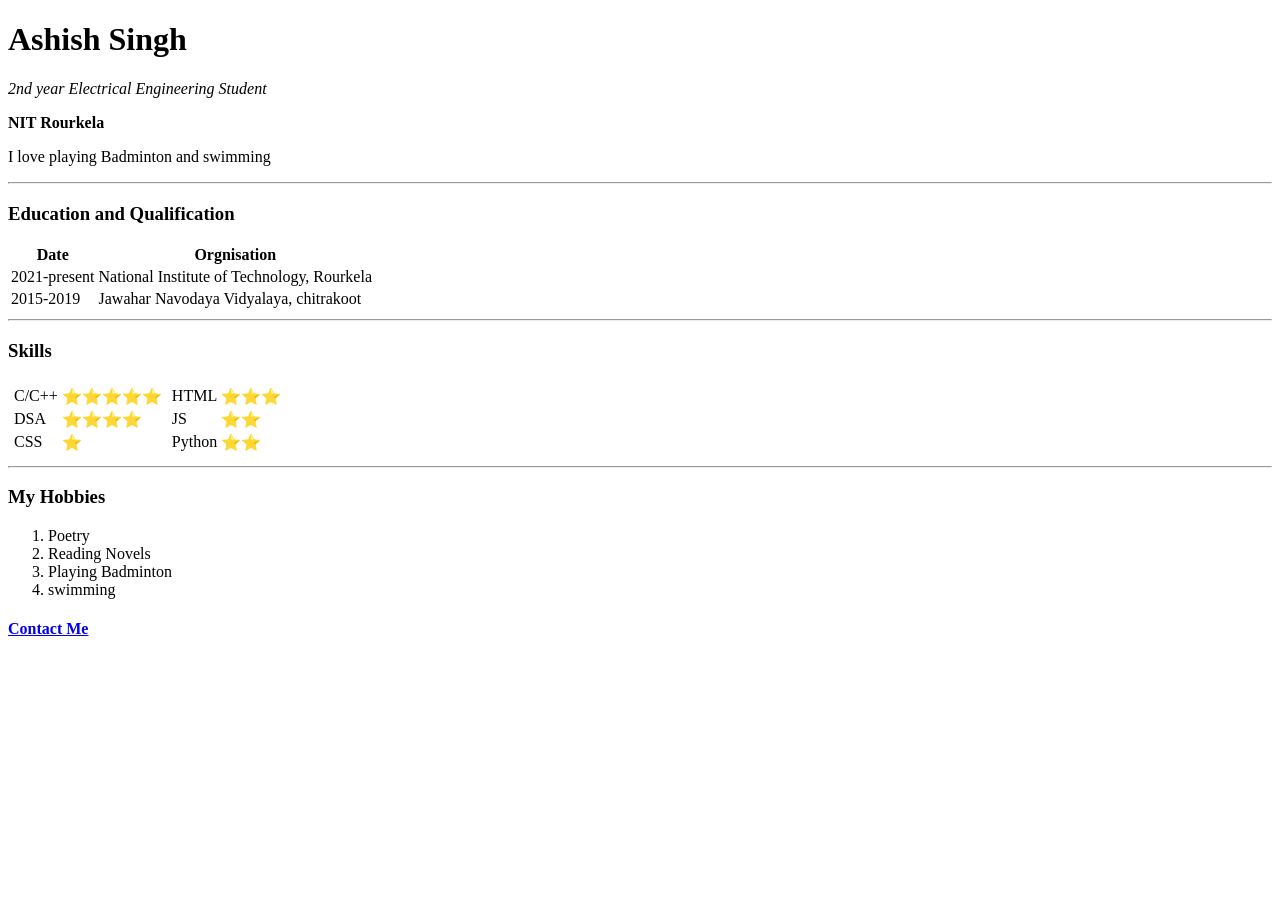
==== index.html @ 193ab70a "Add files via upload" ====
<!DOCTYPE html>
<html lang="en">

<head>
    <meta charset="UTF-8">
    <meta http-equiv="X-UA-Compatible" content="IE=edge">
    <meta name="viewport" content="width=device-width, initial-scale=1.0">
    <title>Portfolio</title>
</head>

<body>
    <!-- <img src="image.png" alt="error occured"> -->
    <h1>Ashish Singh</h1>
    <p><em>2nd year Electrical Engineering Student</em></p>
    <p><strong>NIT Rourkela</strong></p> <!--strong is used to bold the content -->
    <p>I love playing Badminton and swimming</p>
    <hr>
    <h3>Education and Qualification</h3>
    <table> <!-- cellspacing provide the space btw the cell of the table -->
        <thead>
            <th>Date</th>
            <th>Orgnisation</th>
        </thead>
        <tbody>
            <tr>
                <td>2021-present</td>
                <td>National Institute of Technology, Rourkela</td>
            </tr>
            <tr>
                <td>2015-2019</td>
                <td>Jawahar Navodaya Vidyalaya, chitrakoot</td>
            </tr>
        </tbody>

        <tfoot>

        </tfoot>
    </table>
    <hr>
    <h3>Skills</h3>
    <table> <!--Nested table  -->
        <tr>
            <td>
                <table>
                    <tr>
                        <td>C/C++</td>
                        <td>⭐⭐⭐⭐⭐</td>
                    </tr>
                    <tr>
                        <td>DSA</td>
                        <td>⭐⭐⭐⭐</td>
                    </tr>
                    <tr>
                        <td>CSS</td>
                        <td>⭐</td>
                    </tr>
                </table>
            </td>
            <td>
                <table>
                    <tr>
                        <td>HTML</td>
                        <td>⭐⭐⭐</td>
                    </tr>
                    <tr>
                        <td>JS</td>
                        <td>⭐⭐</td>
                    </tr>
                    <tr>
                        <td>Python</td>
                        <td>⭐⭐</td>
                    </tr>
                </table>
            </td>
        </tr>
    </table>
    <hr>

    <h3>My Hobbies</h3>
    <ol>
        <li>Poetry</li>
        <li>Reading Novels </li>
        <li>Playing Badminton </li>
        <li>swimming </li>
    </ol>
    <h4><a href="contact.html">Contact Me</a></h4>


</body>

</html>
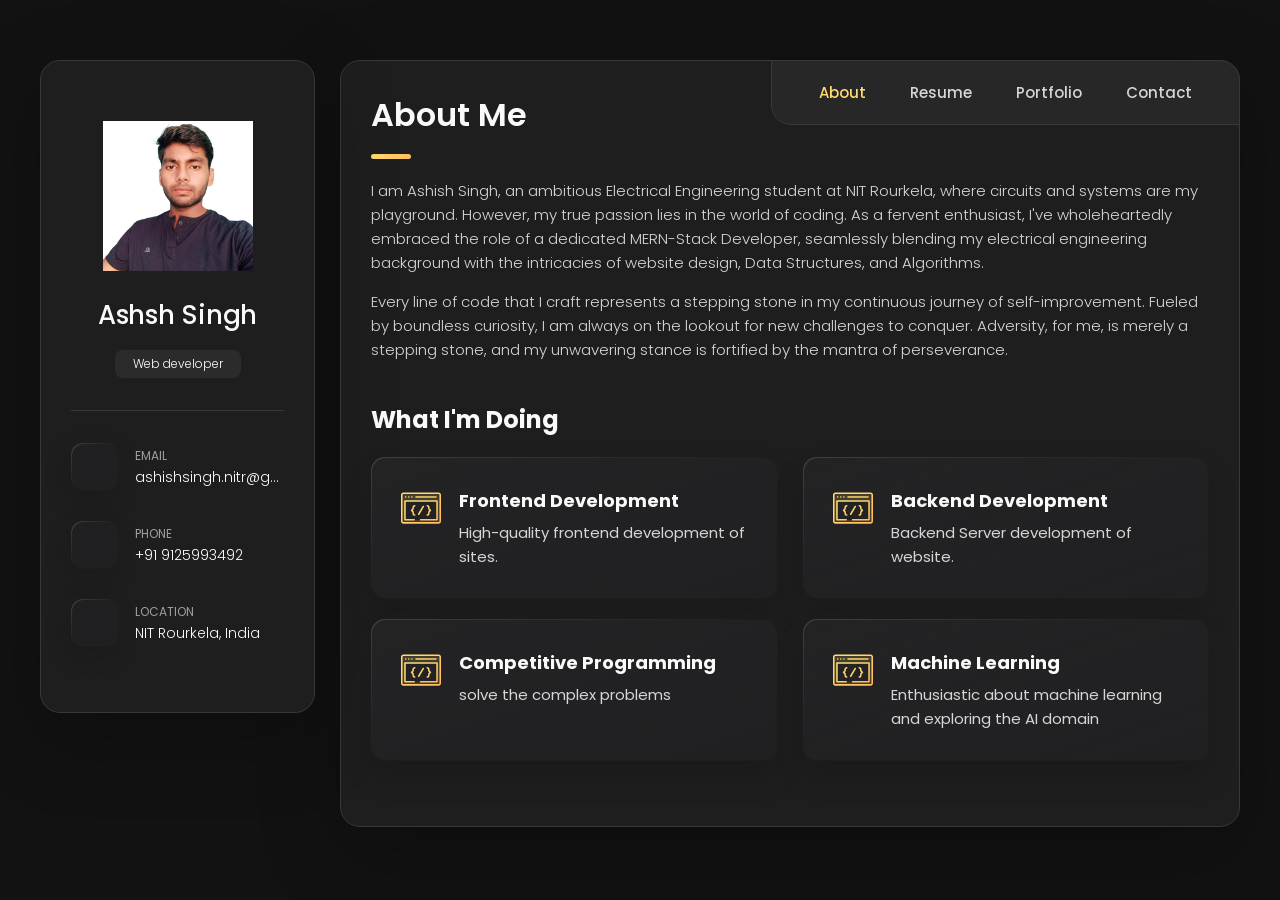
==== commit a0403936: "Desigend and Developed personal portfolio" ====
--- a/index.html
+++ b/index.html
@@ -1,91 +1,923 @@
-<!DOCTYPE html>
-<html lang="en">
-
-<head>
-    <meta charset="UTF-8">
-    <meta http-equiv="X-UA-Compatible" content="IE=edge">
-    <meta name="viewport" content="width=device-width, initial-scale=1.0">
-    <title>Portfolio</title>
-</head>
-
-<body>
-    <!-- <img src="image.png" alt="error occured"> -->
-    <h1>Ashish Singh</h1>
-    <p><em>2nd year Electrical Engineering Student</em></p>
-    <p><strong>NIT Rourkela</strong></p> <!--strong is used to bold the content -->
-    <p>I love playing Badminton and swimming</p>
-    <hr>
-    <h3>Education and Qualification</h3>
-    <table> <!-- cellspacing provide the space btw the cell of the table -->
-        <thead>
-            <th>Date</th>
-            <th>Orgnisation</th>
-        </thead>
-        <tbody>
-            <tr>
-                <td>2021-present</td>
-                <td>National Institute of Technology, Rourkela</td>
-            </tr>
-            <tr>
-                <td>2015-2019</td>
-                <td>Jawahar Navodaya Vidyalaya, chitrakoot</td>
-            </tr>
-        </tbody>
-
-        <tfoot>
-
-        </tfoot>
-    </table>
-    <hr>
-    <h3>Skills</h3>
-    <table> <!--Nested table  -->
-        <tr>
-            <td>
-                <table>
-                    <tr>
-                        <td>C/C++</td>
-                        <td>⭐⭐⭐⭐⭐</td>
-                    </tr>
-                    <tr>
-                        <td>DSA</td>
-                        <td>⭐⭐⭐⭐</td>
-                    </tr>
-                    <tr>
-                        <td>CSS</td>
-                        <td>⭐</td>
-                    </tr>
-                </table>
-            </td>
-            <td>
-                <table>
-                    <tr>
-                        <td>HTML</td>
-                        <td>⭐⭐⭐</td>
-                    </tr>
-                    <tr>
-                        <td>JS</td>
-                        <td>⭐⭐</td>
-                    </tr>
-                    <tr>
-                        <td>Python</td>
-                        <td>⭐⭐</td>
-                    </tr>
-                </table>
-            </td>
-        </tr>
-    </table>
-    <hr>
-
-    <h3>My Hobbies</h3>
-    <ol>
-        <li>Poetry</li>
-        <li>Reading Novels </li>
-        <li>Playing Badminton </li>
-        <li>swimming </li>
-    </ol>
-    <h4><a href="contact.html">Contact Me</a></h4>
-
-
-</body>
-
+<!DOCTYPE html>
+<html lang="en">
+
+<head>
+  <meta charset="UTF-8">
+  <meta http-equiv="X-UA-Compatible" content="IE=edge">
+  <meta name="viewport" content="width=device-width, initial-scale=1.0">
+  <title>Portfolio</title>
+
+  <!--
+    - favicon
+  -->
+  <link rel="shortcut icon" href="./assets/images/logo.ico" type="image/x-icon">
+
+  <!--
+    - custom css link
+  -->
+  <link rel="stylesheet" href="./assets/css/style.css">
+
+  <!--
+    - google font link
+  -->
+  <link rel="preconnect" href="https://fonts.googleapis.com">
+  <link rel="preconnect" href="https://fonts.gstatic.com" crossorigin>
+  <link href="https://fonts.googleapis.com/css2?family=Poppins:wght@300;400;500;600&display=swap" rel="stylesheet">
+</head>
+
+<body>
+
+  <!--
+    - #MAIN
+  -->
+
+  <main>
+
+    <!--
+      - #SIDEBAR
+    -->
+
+    <aside class="sidebar" data-sidebar>
+
+      <div class="sidebar-info">
+
+        <figure class="avatar-box">
+          <img src="./assets/images/myImage.jpg" alt="Richard hanrick" width="80">
+        </figure>
+
+        <div class="info-content">
+          <h1 class="name" title="Richard hanrick">Ashsh Singh</h1>
+
+          <p class="title">Web developer</p>
+        </div>
+
+        <button class="info_more-btn" data-sidebar-btn>
+          <span>Show Contacts</span>
+
+          <ion-icon name="chevron-down"></ion-icon>
+        </button>
+
+      </div>
+
+      <div class="sidebar-info_more">
+
+        <div class="separator"></div>
+
+        <ul class="contacts-list">
+
+          <li class="contact-item">
+
+            <div class="icon-box">
+              <ion-icon name="mail-outline"></ion-icon>
+            </div>
+
+            <div class="contact-info">
+              <p class="contact-title">Email</p>
+
+              <a href="mailto:richard@example.com" class="contact-link">ashishsingh.nitr@gmail.com</a>
+            </div>
+
+          </li>
+
+          <li class="contact-item">
+
+            <div class="icon-box">
+              <ion-icon name="phone-portrait-outline"></ion-icon>
+            </div>
+
+            <div class="contact-info">
+              <p class="contact-title">Phone</p>
+
+              <a href="tel:+919125993492" class="contact-link">+91 9125993492</a>
+            </div>
+
+          </li>
+
+          <li class="contact-item">
+
+            <div class="icon-box">
+              <ion-icon name="location-outline"></ion-icon>
+            </div>
+
+            <div class="contact-info">
+              <p class="contact-title">Location</p>
+
+              <address>NIT Rourkela, India</address>
+            </div>
+
+          </li>
+
+        </ul>
+
+        <div class="separator"></div>
+
+        <ul class="social-list">
+
+          <li class="social-item">
+            <a target="_blank" href="https://www.linkedin.com/in/ashishsingh10/" class="social-link">
+              <ion-icon name="logo-linkedIn"></ion-icon>
+            </a>
+          </li>
+
+          <li class="social-item">
+            <a target="_blank" href="https://twitter.com/Ashish91259" class="social-link">
+              <ion-icon name="logo-twitter"></ion-icon>
+            </a>
+          </li>
+
+          <li class="social-item">
+            <a target="_blank" href="https://github.com/ashishsingh752" class="social-link">
+              <ion-icon name="logo-github"></ion-icon>
+            </a>
+          </li>
+
+          <li class="social-item">
+            <a target="_blank" href="https://www.instagram.com/theashish752/" class="social-link">
+              <ion-icon name="logo-instagram"></ion-icon>
+            </a>
+          </li>
+
+        </ul>
+
+      </div>
+    </aside>
+
+
+
+
+
+    <!--
+      - #main-content
+    -->
+
+    <div class="main-content">
+
+      <!--
+        - #NAVBAR
+      -->
+
+      <nav class="navbar">
+
+        <ul class="navbar-list">
+
+          <li class="navbar-item">
+            <button class="navbar-link  active" data-nav-link>About</button>
+          </li>
+
+          <li class="navbar-item">
+            <button class="navbar-link" data-nav-link>Resume</button>
+          </li>
+
+          <li class="navbar-item">
+            <button class="navbar-link" data-nav-link>Portfolio</button>
+          </li>
+
+          <li class="navbar-item">
+            <button class="navbar-link" data-nav-link>Contact</button>
+          </li>
+
+        </ul>
+
+      </nav>
+
+
+
+
+
+      <!--
+        - #ABOUT
+      -->
+
+      <article class="about  active" data-page="about">
+
+        <header>
+          <h2 class="h2 article-title">About me</h2>
+        </header>
+
+        <section class="about-text">
+          <p>
+
+            I am Ashish Singh, an ambitious Electrical Engineering student at NIT Rourkela, where circuits and systems
+            are my playground. However, my true passion lies in the world of coding. As a fervent enthusiast, I've
+            wholeheartedly embraced the role of a dedicated MERN-Stack Developer, seamlessly blending my electrical
+            engineering background with the intricacies of website design, Data Structures, and Algorithms.
+          </p>
+
+          <p>
+            Every line of code that I craft represents a stepping stone in my continuous journey of self-improvement.
+            Fueled by boundless curiosity, I am always on the lookout for new challenges to conquer. Adversity, for me,
+            is merely a stepping stone, and my unwavering stance is fortified by the mantra of perseverance.
+          </p>
+        </section>
+
+
+        <!--
+          - service
+        -->
+
+        <section class="service">
+
+          <h3 class="h3 service-title">What i'm doing</h3>
+
+          <ul class="service-list">
+
+            <li class="service-item">
+
+              <div class="service-icon-box">
+                <img src="./assets/images/icon-dev.svg
+                " alt="design icon" width="40">
+              </div>
+
+              <div class="service-content-box">
+                <h4 class="h4 service-item-title">Frontend Development</h4>
+
+                <p class="service-item-text">
+                  High-quality frontend development of sites.
+                </p>
+              </div>
+
+            </li>
+
+            <li class="service-item">
+
+              <div class="service-icon-box">
+                <img src="./assets/images/icon-dev.svg" alt="Web development icon" width="40">
+              </div>
+
+              <div class="service-content-box">
+                <h4 class="h4 service-item-title">Backend Development</h4>
+
+                <p class="service-item-text">
+                  Backend Server development of website.
+                </p>
+              </div>
+
+            </li>
+
+            <li class="service-item">
+
+              <div class="service-icon-box">
+                <img src="./assets/images/icon-dev.svg" alt="mobile app icon" width="40">
+              </div>
+
+              <div class="service-content-box">
+                <h4 class="h4 service-item-title">Competitive Programming</h4>
+
+                <p class="service-item-text">
+                  solve the complex problems
+                </p>
+              </div>
+
+            </li>
+
+            <li class="service-item">
+
+              <div class="service-icon-box">
+                <img src="./assets/images/icon-dev.svg" alt="machine leaning icon" width="40">
+              </div>
+
+              <div class="service-content-box">
+                <h4 class="h4 service-item-title">Machine Learning</h4>
+
+                <p class="service-item-text">
+                  Enthusiastic about machine learning and exploring the AI domain </p>
+              </div>
+
+            </li>
+
+          </ul>
+
+        </section>
+
+
+        <!--
+          - testimonials modal
+        -->
+
+        <div class="modal-container" data-modal-container>
+
+          <div class="overlay" data-overlay></div>
+
+          <section class="testimonials-modal">
+
+            <button class="modal-close-btn" data-modal-close-btn>
+              <ion-icon name="close-outline"></ion-icon>
+            </button>
+
+            <div class="modal-img-wrapper">
+              <figure class="modal-avatar-box">
+                <img src="./assets/images/avatar-1.png" alt="Daniel lewis" width="80" data-modal-img>
+              </figure>
+
+              <img src="./assets/images/icon-quote.svg" alt="quote icon">
+            </div>
+
+
+          </section>
+
+        </div>
+      </article>
+
+
+
+
+
+      <!--
+        - #RESUME
+      -->
+
+      <article class="resume" data-page="resume">
+        <header>
+          <h2 class="h2 article-title">Resume  </h2>
+        </header>
+        
+        <section class="timeline">
+          <div class="title-wrapper">
+            <div class="icon-box">
+              <ion-icon name="book-outline"></ion-icon>
+            </div>
+            <h3 class="h3">Education</h3>
+          </div>
+
+          <ol class="timeline-list">
+            <li class="timeline-item">
+              <h4 class="h4 timeline-item-title">National Institute of Technology Rourkela</h4>
+              <span>2021 — 2025</span>
+              <p class="timeline-text">B.Tech.</p>
+              <p class="timeline-text">Electrical Engineering</p>
+              <p class="timeline-text">Grade: 7.67</p>
+
+            </li>
+
+            <li class="timeline-item">
+              <h4 class="h4 timeline-item-title">Jawahar Navodaya Vidyalaya, Chitrakoot</h4>
+              <span>2017 — 2019</span>
+              <p class="timeline-text">Intermediate</p>
+              <p class="timeline-text">Science</p>
+              <p class="timeline-text">Grade: 91.2%</p>
+            </li>
+
+            <li class="timeline-item">
+              <h4 class="h4 timeline-item-title">Jawahar Navodaya Vidyalaya, Chitrakoot</h4>
+              <span>2015 — 2017</span>
+              <p class="timeline-text">High School</p>
+              <p class="timeline-text">Science</p>
+              <p class="timeline-text">Grade: 10</p>
+            </li>
+          </ol>
+        </section>
+
+        <section class="timeline">
+          <div class="title-wrapper">
+            <div class="icon-box">
+              <ion-icon name="book-outline"></ion-icon>
+            </div>
+            <h3 class="h3">Experience</h3>
+          </div>
+          <ol class="timeline-list">
+            <li class="timeline-item">
+              <h4 class="h4 timeline-item-title">Web Developement Team 3D NITR</h4>
+              <span>2022 — Present</span>
+              <p class="timeline-text">
+                I'm the web developement team head at the technical society of the National Institute of Technology
+                Rourkela. Where we Develope beautiful website , work with the data and more.
+              </p>
+            </li>
+          </ol>
+        </section>
+
+
+        <!-- 
+        <section class="skill">
+
+          <h3 class="h3 skills-title">My skills</h3>
+
+          <ul class="skills-list content-card">
+
+            <li class="skills-item">
+
+              <div class="title-wrapper">
+                <h5 class="h5">Web design</h5>
+                <data value="80">80%</data>
+              </div>
+
+              <div class="skill-progress-bg">
+                <div class="skill-progress-fill" style="width: 80%;"></div>
+              </div>
+
+            </li>
+
+            <li class="skills-item">
+
+              <div class="title-wrapper">
+                <h5 class="h5">Graphic design</h5>
+                <data value="70">70%</data>
+              </div>
+
+              <div class="skill-progress-bg">
+                <div class="skill-progress-fill" style="width: 70%;"></div>
+              </div>
+
+            </li>
+
+            <li class="skills-item">
+
+              <div class="title-wrapper">
+                <h5 class="h5">Branding</h5>
+                <data value="90">90%</data>
+              </div>
+
+              <div class="skill-progress-bg">
+                <div class="skill-progress-fill" style="width: 90%;"></div>
+              </div>
+
+            </li>
+
+            <li class="skills-item">
+
+              <div class="title-wrapper">
+                <h5 class="h5">WordPress</h5>
+                <data value="50">50%</data>
+              </div>
+
+              <div class="skill-progress-bg">
+                <div class="skill-progress-fill" style="width: 50%;"></div>
+              </div>
+
+            </li>
+
+          </ul>
+
+        </section> -->
+
+        <section class="skill">
+          <h3 class="h3 skills-title">My skills</h3>
+
+          <ul class="skills-list content-card">
+            <li class="skills-item">
+              <div class="title-wrapper">
+                <h5 class="h5">Languages</h5>
+              </div>
+              <div class="flex">
+                <div class="icon-box">
+                  <a href="https://developer.mozilla.org/en-US/docs/Web/JavaScript" target="_blank" rel="noreferrer">
+                    <img
+                      src="https://raw.githubusercontent.com/devicons/devicon/master/icons/javascript/javascript-original.svg"
+                      alt="javascript" width="35" height="35" class="rounded-md">
+                  </a>
+                </div>
+                <div class="icon-box">
+                  <a href="https://www.w3schools.com/cpp/" target="_blank" rel="noreferrer">
+                    <img
+                      src="https://raw.githubusercontent.com/devicons/devicon/master/icons/cplusplus/cplusplus-original.svg"
+                      alt="c++" width="35" height="35" class="rounded-md">
+                  </a>
+                </div>
+                <div class="icon-box">
+                  <a href="https://www.cprogramming.com/" target="_blank" rel="noreferrer">
+                    <img src="https://raw.githubusercontent.com/devicons/devicon/master/icons/c/c-original.svg" alt="c"
+                      width="35" height="35" class="rounded-md">
+                  </a>
+                </div>
+              </div>
+            </li>
+
+            <li class="skills-item">
+              <div class="title-wrapper">
+                <h5 class="h5">Frontend</h5>
+              </div>
+              <div class="flex">
+                <div class="icon-box">
+                  <a href="https://reactjs.org/" target="_blank" rel="noreferrer">
+                    <img
+                      src="https://raw.githubusercontent.com/devicons/devicon/master/icons/react/react-original-wordmark.svg"
+                      alt="react" width="35" height="35" class="rounded-md">
+                  </a>
+                </div>
+                <div class="icon-box">
+                  <a href="https://nextjs.org/" target="_blank" rel="noreferrer">
+                    <img src="https://cdn.worldvectorlogo.com/logos/nextjs-2.svg" alt="nextjs"
+                      style="filter: invert(100%)" width="35" height="35" class="rounded-md">
+                  </a>
+                </div>
+                <div class="icon-box">
+                  <a href="https://www.w3.org/html/" target="_blank" rel="noreferrer">
+                    <img
+                      src="https://raw.githubusercontent.com/devicons/devicon/master/icons/html5/html5-original-wordmark.svg"
+                      alt="html5" width="35" height="35" class="rounded-md">
+                  </a>
+                </div>
+
+                <div class="icon-box">
+                  <a href="https://www.w3schools.com/css/" target="_blank" rel="noreferrer">
+                    <img
+                      src="https://raw.githubusercontent.com/devicons/devicon/master/icons/css3/css3-original-wordmark.svg"
+                      alt="css3" width="35" height="35" class="rounded-md">
+                  </a>
+                </div>
+                <div class="icon-box">
+                  <a href="https://tailwindcss.com/" target="_blank" rel="noreferrer">
+                    <img src="https://www.vectorlogo.zone/logos/tailwindcss/tailwindcss-icon.svg" alt="tailwind"
+                      width="35" height="35" class="rounded-md">
+                  </a>
+                </div>
+              </div>
+            </li>
+
+            <li class="skills-item">
+              <div class="title-wrapper">
+                <h5 class="h5">Backend</h5>
+              </div>
+              <div class="flex">
+                <div class="icon-box">
+                  <a href="https://expressjs.com" target="_blank" rel="noreferrer">
+                    <img
+                      src="https://encrypted-tbn0.gstatic.com/images?q=tbn:ANd9GcQLA972a1NXwGHTIpgjxpRdu1DD5te1evggDgjNvM_FcbtGxaPYrHbV27RNzJSA_ZhrY28&amp;usqp=CAU"
+                      alt="express" width="35" height="35" class="rounded-md">
+                  </a>
+                </div>
+                <div class="icon-box">
+                  <a href="https://nodejs.org" target="_blank" rel="noreferrer">
+                    <img
+                      src="https://raw.githubusercontent.com/devicons/devicon/master/icons/nodejs/nodejs-original-wordmark.svg"
+                      alt="nodejs" width="35" height="35" class="rounded-md">
+                  </a>
+                </div>
+              </div>
+            </li>
+
+            <li class="skills-item">
+              <div class="title-wrapper">
+                <h5 class="h5">Database</h5>
+              </div>
+              <div class="flex">
+                <div class="icon-box">
+                  <a href="https://www.mongodb.com/" target="_blank" rel="noreferrer">
+                    <img
+                      src="https://raw.githubusercontent.com/devicons/devicon/master/icons/mongodb/mongodb-original-wordmark.svg"
+                      alt="mongodb" width="35" height="35" class="rounded-md">
+                  </a>
+                </div>
+                <div class="icon-box">
+                  <a href="https://www.postgresql.org" target="_blank" rel="noreferrer">
+                    <img
+                      src="https://raw.githubusercontent.com/devicons/devicon/master/icons/postgresql/postgresql-original-wordmark.svg"
+                      alt="postgresql" width="35" height="35" class="rounded-md">
+                  </a>
+                </div>
+              </div>
+            </li>
+            <li class="skills-item">
+              <div class="title-wrapper">
+                <h5 class="h5">Tools</h5>
+              </div>
+              <div class="flex">
+                <div class="icon-box">
+                  <a href="https://git-scm.com/" target="_blank" rel="noreferrer">
+                    <img src="https://www.vectorlogo.zone/logos/git-scm/git-scm-icon.svg" alt="git" width="35"
+                      height="35" class="rounded-md">
+                  </a>
+                </div>
+                <div class="icon-box">
+                  <a href="https://postman.com" target="_blank" rel="noreferrer">
+                    <img src="https://www.vectorlogo.zone/logos/getpostman/getpostman-icon.svg" alt="postman" width="35"
+                      height="35" class="rounded-md">
+                  </a>
+                </div>
+              </div>
+            </li>
+          </ul>
+        </section>
+      </article>
+
+
+
+
+
+      <!--
+        - #PORTFOLIO
+      -->
+
+      <article class="portfolio" data-page="portfolio">
+
+        <header>
+          <h2 class="h2 article-title">Portfolio</h2>
+        </header>
+
+        <section class="projects">
+
+          <ul class="filter-list">
+
+            <li class="filter-item">
+              <button class="active" data-filter-btn>All</button>
+            </li>
+            <li class="filter-item">
+              <button data-filter-btn>Basic</button>
+            </li>
+            <li class="filter-item">
+              <button data-filter-btn>React</button>
+            </li>
+
+            <li class="filter-item">
+              <button data-filter-btn>Fullstack</button>
+            </li>
+
+            <li class="filter-item">
+              <button data-filter-btn>coding</button>
+            </li>
+
+          </ul>
+
+          <div class="filter-select-box">
+            <button class="filter-select" data-select>
+              <div class="select-value" data-selecct-value>Select category</div>
+
+              <div class="select-icon">
+                <ion-icon name="chevron-down"></ion-icon>
+              </div>
+
+            </button>
+
+            <ul class="select-list">
+
+              <li class="select-item">
+                <button data-select-item>All</button>
+              </li>
+
+              <li class="select-item">
+                <button data-select-item>Basic</button>
+              </li>
+
+              <li class="select-item">
+                <button data-select-item>React</button>
+              </li>
+
+              <li class="select-item">
+                <button data-select-item>Fullstack</button>
+              </li>
+
+              <li class="select-item">
+                <button data-select-item>coding</button>
+              </li>
+            </ul>
+
+          </div>
+
+          <ul class="project-list">
+
+            <li class="project-item  active" data-filter-item data-category="fullstack">
+              <a target="_blank" href="https://github.com/ashishsingh752/mern_estate">
+
+                <figure class="project-img">
+                  <div class="project-item-icon-box ">
+                    <ion-icon name="eye-outline"></ion-icon>
+                  </div>
+
+                  <img src="./assets/images/myHome.jpeg" alt="real-esate" loading="lazy">
+                </figure>
+
+                <h3 class="project-title">Real-estate</h3>
+                  <div class="git">
+                    <p class="project-category">Web development</p>
+                    <a href="https://github.com/ashishsingh752/mern_estate" target="_blank" class="social-link">
+                      <ion-icon name="logo-github" class="invert-[.6] h-5 w-5 mx-2 my-[2px]  md hydrated" role="img" aria-label="logo github"></ion-icon>
+                    </a>
+                  </div>
+
+              </a>
+            </li>
+
+            <li class="project-item  active" data-filter-item data-category="fullstack">
+              <a target="_blank" href="https://github.com/ashishsingh752/chatWithAI_backend">
+
+                <figure class="project-img">
+                  <div class="project-item-icon-box">
+                    <ion-icon name="eye-outline"></ion-icon>
+                  </div>
+
+                  <img src="./assets/images/chatWithAi.jpeg" alt="chatWithAi" loading="lazy">
+                </figure>
+
+                <h3 class="project-title">ChatWithAI</h3>
+
+                <div class="git">
+                  <p class="project-category">Web development</p>
+                  <a href="https://github.com/ashishsingh752/chatWithAI_backend" target="_blank" class="social-link">
+                    <ion-icon name="logo-github" class="invert-[.6] h-5 w-5 mx-2 my-[2px]  md hydrated" role="img" aria-label="logo github"></ion-icon>
+                  </a>
+                </div>
+              </a>
+            </li>
+
+            <li class="project-item  active" data-filter-item data-category="basic">
+              <a target="_blank" href="#">
+
+                <figure class="project-img">
+                  <div class="project-item-icon-box">
+                    <ion-icon name="eye-outline"></ion-icon>
+                  </div>
+
+                  <img src="./assets/images/portfolio.jpeg" alt="portfolio" loading="lazy">
+                </figure>
+
+                <h3 class="project-title">Portfolio</h3>
+
+                <div class="git">
+                  <p class="project-category">Basic</p>
+                  <a href="https://github.com/ashishsingh752/portfolio" target="_blank" class="social-link">
+                    <ion-icon name="logo-github" class="invert-[.6] h-5 w-5 mx-2 my-[2px]  md hydrated" role="img" aria-label="logo github"></ion-icon>
+                  </a>
+                </div>
+
+              </a>
+            </li>
+
+            <li class="project-item  active" data-filter-item data-category="basic">
+              <a target="_blank" href="https://weatherappnitr.netlify.app/">
+
+                <figure class="project-img">
+                  <div class="project-item-icon-box">
+                    <ion-icon name="eye-outline"></ion-icon>
+                  </div>
+
+                  <img src="./assets/images/weatherApp.jpeg" alt="weatherApp" loading="lazy">
+                </figure>
+
+                <h3 class="project-title">WeatherApp</h3>
+
+                <div class="git">
+                  <p class="project-category">Basic</p>
+                  <a href="https://github.com/ashishsingh752/WeatherApp" target="_blank" class="social-link">
+                    <ion-icon name="logo-github" class="invert-[.6] h-5 w-5 mx-2 my-[2px]  md hydrated" role="img" aria-label="logo github"></ion-icon>
+                  </a>
+                </div>
+                
+              </a>
+            </li>
+            
+            <li class="project-item  active" data-filter-item data-category="react">
+              <a target="_blank" href="https://word-counter-ashish.netlify.app/">
+                
+                <figure class="project-img">
+                  <div class="project-item-icon-box">
+                    <ion-icon name="eye-outline"></ion-icon>
+                  </div>
+                  
+                  <img src="./assets/images/wordcounter.jpeg" alt="Text Analyser" loading="lazy">
+                </figure>
+                
+                <h3 class="project-title">Text Analyser</h3>
+                
+                <div class="git">
+                  <p class="project-category">React</p>
+                  <a href="https://github.com/ashishsingh752/Word_Counter" target="_blank" class="social-link">
+                    <ion-icon name="logo-github" class="invert-[.6] h-5 w-5 mx-2 my-[2px]  md hydrated" role="img" aria-label="logo github"></ion-icon>
+                  </a>
+                </div>
+          
+                
+              </a>
+            </li>
+
+            <li class="project-item  active" data-filter-item data-category="basic">
+              <a target="_blank" href="https://ashishsingh752.github.io/tic-tac-toe/">
+
+                <figure class="project-img">
+                  <div class="project-item-icon-box">
+                    <ion-icon name="eye-outline"></ion-icon>
+                  </div>
+
+                  <img src="./assets/images/tictacktoe.jpeg" alt="ticTackToe" loading="lazy">
+                </figure>
+
+                <h3 class="project-title">Tic-Tac-Toe</h3>
+
+                <div class="git">
+                  <p class="project-category">Basic</p>
+                  <a href="https://github.com/ashishsingh752/tic-tac-toe" target="_blank" class="social-link">
+                    <ion-icon name="logo-github" class="invert-[.6] h-5 w-5 mx-2 my-[2px]  md hydrated" role="img" aria-label="logo github"></ion-icon>
+                  </a>
+                </div>
+              </a>
+            </li>
+
+            <li class="project-item  active" data-filter-item data-category="coding">
+              <a target="_blank" href="https://leetcode.com/__AshishSingh/">
+
+                <figure class="project-img">
+                  <div class="project-item-icon-box">
+                    <ion-icon name="eye-outline"></ion-icon>
+                  </div>
+
+                  <img src="./assets/images/leetcode.jpg" alt="Leetcode" loading="lazy">
+                </figure>
+
+                <h3 class="project-title">Leetcode</h3>
+
+                <p class="project-category">Coding Profile</p>
+
+              </a>
+            </li>
+
+            <li class="project-item  active" data-filter-item data-category="coding">
+              <a target="_blank"
+                href="https://auth.geeksforgeeks.org/user/ashishsingh02/?utm_source=geeksforgeeks&utm_medium=my_profile&utm_campaign=auth_user">
+
+                <figure class="project-img">
+                  <div class="project-item-icon-box">
+                    <ion-icon name="eye-outline"></ion-icon>
+                  </div>
+
+                  <img src="./assets/images/gfg.png" alt="GeeksforGeeks" loading="lazy">
+                </figure>
+
+                <h3 class="project-title">Geeksforgeeks</h3>
+
+                <p class="project-category">Coding Profile</p>
+
+              </a>
+            </li>
+
+            <li class="project-item  active" data-filter-item data-category="coding">
+              <a target="_blank" href="https://www.codechef.com/users/theashish752">
+
+                <figure class="project-img">
+                  <div class="project-item-icon-box">
+                    <ion-icon name="eye-outline"></ion-icon>
+                  </div>
+
+                  <img src="./assets/images/codechef.jpg" alt="Codechef" loading="lazy">
+                </figure>
+
+                <h3 class="project-title">Codechef</h3>
+
+                <p class="project-category">Coding Profile</p>
+
+              </a>
+            </li>
+
+          </ul>
+
+        </section>
+
+      </article>
+
+      <!--
+        - #CONTACT
+      -->
+
+      <article class="contact" data-page="contact">
+
+        <header>
+          <h2 class="h2 article-title">Contact</h2>
+        </header>
+        <!-- https://www.google.com/maps/embed?pb=!1m18!1m12!1m3!1d199666.5651251294!2d-121.58334177520186!3d38.56165006739519!2m3!1f0!2f0!3f0!3m2!1i1024!2i768!4f13.1!3m3!1m2!1s0x809ac672b28397f9%3A0x921f6aaa74197fdb!2sSacramento%2C%20CA%2C%20USA!5e0!3m2!1sen!2sbd!4v1647608789441!5m2!1sen!2sbd -->
+        <section class="mapbox" data-mapbox>
+          <figure>
+            <iframe src="./assets/images/map.jpeg" width="400" height="300" loading="lazy"></iframe>
+          </figure>
+        </section>
+
+        <section class="contact-form">
+
+          <h3 class="h3 form-title">Contact Form</h3>
+
+          <form action="" class="form" data-form>
+
+            <div class="input-wrapper">
+              <input type="text" name="fullname" class="form-input" placeholder="Full name" required data-form-input>
+
+              <input type="email" name="email" class="form-input" placeholder="Email address" required data-form-input>
+            </div>
+
+            <textarea name="message" class="form-input" placeholder="Your Message" required data-form-input></textarea>
+
+            <button class="form-btn" type="submit" disabled data-form-btn>
+              <ion-icon name="paper-plane"></ion-icon>
+              <span>Send Message</span>
+            </button>
+
+          </form>
+
+        </section>
+
+      </article>
+    </div>
+  </main>
+
+
+
+  <!--
+    - custom js link
+  -->
+  <script src="./assets/js/script.js"></script>
+
+  <!--
+    - ionicon link
+  -->
+  <script type="module" src="https://unpkg.com/ionicons@5.5.2/dist/ionicons/ionicons.esm.js"></script>
+  <script nomodule src="https://unpkg.com/ionicons@5.5.2/dist/ionicons/ionicons.js"></script>
+
+</body>
+
 </html>
--- a/assets/css/style.css
+++ b/assets/css/style.css
@@ -0,0 +1,2170 @@
+/*-----------------------------------*\
+  #style.css
+\*-----------------------------------*/
+
+
+/**
+ * copyright 2022 @codewithsadee
+ */
+
+
+
+
+
+/*-----------------------------------*\
+  #CUSTOM PROPERTY
+\*-----------------------------------*/
+
+:root {
+
+  /**
+   * colors
+   */
+
+  /* gradient */
+
+  --bg-gradient-onyx: linear-gradient(to bottom right,
+      hsl(240, 1%, 25%) 3%,
+      hsl(0, 0%, 19%) 97%);
+  --bg-gradient-jet: linear-gradient(to bottom right,
+      hsla(240, 1%, 18%, 0.251) 0%,
+      hsla(240, 2%, 11%, 0) 100%), hsl(240, 2%, 13%);
+  --bg-gradient-yellow-1: linear-gradient(to bottom right,
+      hsl(45, 100%, 71%) 0%,
+      hsla(36, 100%, 69%, 0) 50%);
+  --bg-gradient-yellow-2: linear-gradient(135deg,
+      hsla(45, 100%, 71%, 0.251) 0%,
+      hsla(35, 100%, 68%, 0) 59.86%), hsl(240, 2%, 13%);
+  --border-gradient-onyx: linear-gradient(to bottom right,
+      hsl(0, 0%, 25%) 0%,
+      hsla(0, 0%, 25%, 0) 50%);
+  --text-gradient-yellow: linear-gradient(to right,
+      hsl(45, 100%, 72%),
+      hsl(35, 100%, 68%));
+
+  /* solid */
+
+  --jet: hsl(0, 0%, 22%);
+  --onyx: hsl(240, 1%, 17%);
+  --eerie-black-1: hsl(240, 2%, 13%);
+  --eerie-black-2: hsl(240, 2%, 12%);
+  --smoky-black: hsl(0, 0%, 7%);
+  --white-1: hsl(0, 0%, 100%);
+  --white-2: hsl(0, 0%, 98%);
+  --orange-yellow-crayola: hsl(45, 100%, 72%);
+  --vegas-gold: hsl(45, 54%, 58%);
+  --light-gray: hsl(0, 0%, 84%);
+  --light-gray-70: hsla(0, 0%, 84%, 0.7);
+  --bittersweet-shimmer: hsl(0, 43%, 51%);
+
+  /**
+   * typography
+   */
+
+  /* font-family */
+  --ff-poppins: 'Poppins', sans-serif;
+
+  /* font-size */
+  --fs-1: 24px;
+  --fs-2: 18px;
+  --fs-3: 17px;
+  --fs-4: 16px;
+  --fs-5: 15px;
+  --fs-6: 14px;
+  --fs-7: 13px;
+  --fs-8: 11px;
+
+  /* font-weight */
+  --fw-300: 300;
+  --fw-400: 400;
+  --fw-500: 500;
+  --fw-600: 600;
+
+  /**
+   * shadow
+   */
+
+  --shadow-1: -4px 8px 24px hsla(0, 0%, 0%, 0.25);
+  --shadow-2: 0 16px 30px hsla(0, 0%, 0%, 0.25);
+  --shadow-3: 0 16px 40px hsla(0, 0%, 0%, 0.25);
+  --shadow-4: 0 25px 50px hsla(0, 0%, 0%, 0.15);
+  --shadow-5: 0 24px 80px hsla(0, 0%, 0%, 0.25);
+
+  /**
+   * transition
+   */
+
+  --transition-1: 0.25s ease;
+  --transition-2: 0.5s ease-in-out;
+
+}
+
+
+
+
+
+/*-----------------------------------*\
+  #RESET
+\*-----------------------------------*/
+
+*,
+*::before,
+*::after {
+  margin: 0;
+  padding: 0;
+  box-sizing: border-box;
+}
+
+a {
+  text-decoration: none;
+}
+
+li {
+  list-style: none;
+}
+
+img,
+ion-icon,
+a,
+button,
+time,
+span {
+  display: block;
+}
+
+button {
+  font: inherit;
+  background: none;
+  border: none;
+  text-align: left;
+  cursor: pointer;
+}
+
+input,
+textarea {
+  display: block;
+  width: 100%;
+  background: none;
+  font: inherit;
+}
+
+::selection {
+  background: var(--orange-yellow-crayola);
+  color: var(--smoky-black);
+}
+
+:focus {
+  outline-color: var(--orange-yellow-crayola);
+}
+
+html {
+  font-family: var(--ff-poppins);
+}
+
+body {
+  background: var(--smoky-black);
+}
+
+
+
+
+
+/*-----------------------------------*\
+  #REUSED STYLE
+\*-----------------------------------*/
+
+.sidebar,
+article {
+  background: var(--eerie-black-2);
+  border: 1px solid var(--jet);
+  border-radius: 20px;
+  padding: 15px;
+  box-shadow: var(--shadow-1);
+  z-index: 1;
+}
+
+.separator {
+  width: 100%;
+  height: 1px;
+  background: var(--jet);
+  margin: 16px 0;
+}
+
+.icon-box {
+  position: relative;
+  background: var(--border-gradient-onyx);
+  width: 30px;
+  height: 30px;
+  border-radius: 8px;
+  display: flex;
+  justify-content: center;
+  align-items: center;
+  font-size: 16px;
+  color: var(--orange-yellow-crayola);
+  box-shadow: var(--shadow-1);
+  z-index: 1;
+}
+
+.icon-box::before {
+  content: "";
+  position: absolute;
+  inset: 1px;
+  background: var(--eerie-black-1);
+  border-radius: inherit;
+  z-index: -1;
+}
+
+.icon-box ion-icon {
+  --ionicon-stroke-width: 35px;
+}
+
+article {
+  display: none;
+}
+
+article.active {
+  display: block;
+  animation: fade 0.5s ease backwards;
+}
+
+@keyframes fade {
+  0% {
+    opacity: 0;
+  }
+
+  100% {
+    opacity: 1;
+  }
+}
+
+.h2,
+.h3,
+.h4,
+.h5 {
+  color: var(--white-2);
+  text-transform: capitalize;
+}
+
+.h2 {
+  font-size: var(--fs-1);
+}
+
+.h3 {
+  font-size: var(--fs-2);
+}
+
+.h4 {
+  font-size: var(--fs-4);
+}
+
+.h5 {
+  font-size: var(--fs-7);
+  font-weight: var(--fw-500);
+}
+
+.article-title {
+  position: relative;
+  padding-bottom: 7px;
+}
+
+.article-title::after {
+  content: "";
+  position: absolute;
+  bottom: 0;
+  left: 0;
+  width: 30px;
+  height: 3px;
+  background: var(--text-gradient-yellow);
+  border-radius: 3px;
+}
+
+.has-scrollbar::-webkit-scrollbar {
+  width: 5px;
+  /* for vertical scrollbar */
+  height: 5px;
+  /* for horizontal scrollbar */
+}
+
+.has-scrollbar::-webkit-scrollbar-track {
+  background: var(--onyx);
+  border-radius: 5px;
+}
+
+.has-scrollbar::-webkit-scrollbar-thumb {
+  background: var(--orange-yellow-crayola);
+  border-radius: 5px;
+}
+
+.has-scrollbar::-webkit-scrollbar-button {
+  width: 20px;
+}
+
+.content-card {
+  position: relative;
+  background: var(--border-gradient-onyx);
+  padding: 15px;
+  padding-top: 45px;
+  border-radius: 14px;
+  box-shadow: var(--shadow-2);
+  cursor: pointer;
+  z-index: 1;
+}
+
+.content-card::before {
+  content: "";
+  position: absolute;
+  inset: 1px;
+  background: var(--bg-gradient-jet);
+  border-radius: inherit;
+  z-index: -1;
+}
+
+
+
+
+
+/*-----------------------------------*\
+  #MAIN
+\*-----------------------------------*/
+
+main {
+  margin: 15px 12px;
+  margin-bottom: 75px;
+  min-width: 259px;
+}
+
+
+
+
+
+/*-----------------------------------*\
+  #SIDEBAR
+\*-----------------------------------*/
+
+.sidebar {
+  margin-bottom: 15px;
+  max-height: 112px;
+  overflow: hidden;
+  transition: var(--transition-2);
+}
+
+.sidebar.active {
+  max-height: 405px;
+}
+
+.sidebar-info {
+  position: relative;
+  display: flex;
+  justify-content: flex-start;
+  align-items: center;
+  gap: 15px;
+}
+
+.avatar-box {
+  background: var(--bg-gradient-onyx);
+  border-radius: 20px;
+}
+
+.info-content .name {
+  color: var(--white-2);
+  font-size: var(--fs-3);
+  font-weight: var(--fw-500);
+  letter-spacing: -0.25px;
+  margin-bottom: 10px;
+}
+
+.info-content .title {
+  color: var(--white-1);
+  background: var(--onyx);
+  font-size: var(--fs-8);
+  font-weight: var(--fw-300);
+  width: max-content;
+  padding: 3px 12px;
+  border-radius: 8px;
+}
+
+.info_more-btn {
+  position: absolute;
+  top: -15px;
+  right: -15px;
+  border-radius: 0 15px;
+  font-size: 13px;
+  color: var(--orange-yellow-crayola);
+  background: var(--border-gradient-onyx);
+  padding: 10px;
+  box-shadow: var(--shadow-2);
+  transition: var(--transition-1);
+  z-index: 1;
+}
+
+.info_more-btn::before {
+  content: "";
+  position: absolute;
+  inset: 1px;
+  border-radius: inherit;
+  background: var(--bg-gradient-jet);
+  transition: var(--transition-1);
+  z-index: -1;
+}
+
+.info_more-btn:hover,
+.info_more-btn:focus {
+  background: var(--bg-gradient-yellow-1);
+}
+
+.info_more-btn:hover::before,
+.info_more-btn:focus::before {
+  background: var(--bg-gradient-yellow-2);
+}
+
+.info_more-btn span {
+  display: none;
+}
+
+.sidebar-info_more {
+  opacity: 0;
+  visibility: hidden;
+  transition: var(--transition-2);
+}
+
+.sidebar.active .sidebar-info_more {
+  opacity: 1;
+  visibility: visible;
+}
+
+.contacts-list {
+  display: grid;
+  grid-template-columns: 1fr;
+  gap: 16px;
+}
+
+.contact-item {
+  min-width: 100%;
+  display: flex;
+  align-items: center;
+  gap: 16px;
+}
+
+.contact-info {
+  max-width: calc(100% - 46px);
+  width: calc(100% - 46px);
+}
+
+.contact-title {
+  color: var(--light-gray-70);
+  font-size: var(--fs-8);
+  text-transform: uppercase;
+  margin-bottom: 2px;
+}
+
+.contact-info :is(.contact-link, time, address) {
+  color: var(--white-2);
+  font-size: var(--fs-7);
+}
+
+.contact-info address {
+  font-style: normal;
+}
+
+.social-list {
+  display: flex;
+  justify-content: flex-start;
+  align-items: center;
+  gap: 15px;
+  padding-bottom: 4px;
+  padding-left: 7px;
+}
+
+.social-item .social-link {
+  color: var(--light-gray-70);
+  font-size: 18px;
+}
+
+
+.social-item .social-link:hover {
+  color: var(--light-gray);
+}
+
+
+
+
+
+/*-----------------------------------*\
+  #NAVBAR
+\*-----------------------------------*/
+
+.navbar {
+  position: fixed;
+  bottom: 0;
+  left: 0;
+  width: 100%;
+  background: hsla(240, 1%, 17%, 0.75);
+  backdrop-filter: blur(10px);
+  border: 1px solid var(--jet);
+  border-radius: 12px 12px 0 0;
+  box-shadow: var(--shadow-2);
+  z-index: 5;
+}
+
+.navbar-list {
+  display: flex;
+  flex-wrap: wrap;
+  justify-content: center;
+  align-items: center;
+  padding: 0 10px;
+}
+
+.navbar-link {
+  color: var(--light-gray);
+  font-size: var(--fs-8);
+  padding: 20px 7px;
+  transition: color var(--transition-1);
+}
+
+.navbar-link:hover,
+.navbar-link:focus {
+  color: var(--light-gray-70);
+}
+
+.navbar-link.active {
+  color: var(--orange-yellow-crayola);
+}
+
+
+
+
+
+/*-----------------------------------*\
+  #ABOUT
+\*-----------------------------------*/
+
+.about .article-title {
+  margin-bottom: 15px;
+}
+
+.about-text {
+  color: var(--light-gray);
+  font-size: var(--fs-6);
+  font-weight: var(--fw-300);
+  line-height: 1.6;
+}
+
+.about-text p {
+  margin-bottom: 15px;
+}
+
+
+
+/**
+ * #service 
+ */
+
+.service {
+  margin-bottom: 35px;
+}
+
+.service-title {
+  margin-bottom: 20px;
+}
+
+.service-list {
+  display: grid;
+  grid-template-columns: 1fr;
+  gap: 20px;
+}
+
+.service-item {
+  position: relative;
+  background: var(--border-gradient-onyx);
+  padding: 20px;
+  border-radius: 14px;
+  box-shadow: var(--shadow-2);
+  z-index: 1;
+}
+
+.service-item::before {
+  content: "";
+  position: absolute;
+  inset: 1px;
+  background: var(--bg-gradient-jet);
+  border-radius: inherit;
+  z-index: -1;
+}
+
+.service-icon-box {
+  margin-bottom: 10px;
+}
+
+.service-icon-box img {
+  margin: auto;
+}
+
+.service-content-box {
+  text-align: center;
+}
+
+.service-item-title {
+  margin-bottom: 7px;
+}
+
+.service-item-text {
+  color: var(--light-gray);
+  font-size: var(--fs-6);
+  font-weight: var(--fw-3);
+  line-height: 1.6;
+}
+
+
+/**
+ * #testimonials 
+ */
+
+.testimonials {
+  margin-bottom: 30px;
+}
+
+.testimonials-title {
+  margin-bottom: 20px;
+}
+
+.testimonials-list {
+  display: flex;
+  justify-content: flex-start;
+  align-items: flex-start;
+  gap: 15px;
+  margin: 0 -15px;
+  padding: 25px 15px;
+  padding-bottom: 35px;
+  overflow-x: auto;
+  scroll-behavior: smooth;
+  overscroll-behavior-inline: contain;
+  scroll-snap-type: inline mandatory;
+}
+
+.testimonials-item {
+  min-width: 100%;
+  scroll-snap-align: center;
+}
+
+.testimonials-avatar-box {
+  position: absolute;
+  top: 0;
+  left: 0;
+  transform: translate(15px, -25px);
+  background: var(--bg-gradient-onyx);
+  border-radius: 14px;
+  box-shadow: var(--shadow-1);
+}
+
+.testimonials-item-title {
+  margin-bottom: 7px;
+}
+
+.testimonials-text {
+  color: var(--light-gray);
+  font-size: var(--fs-6);
+  font-weight: var(--fw-300);
+  line-height: 1.6;
+  display: -webkit-box;
+  line-clamp: 4;
+  -webkit-line-clamp: 4;
+  -webkit-box-orient: vertical;
+  overflow: hidden;
+}
+
+
+/**
+ * #testimonials-modal
+ */
+
+.modal-container {
+  position: fixed;
+  top: 0;
+  left: 0;
+  width: 100%;
+  height: 100%;
+  display: flex;
+  justify-content: center;
+  align-items: center;
+  overflow-y: auto;
+  overscroll-behavior: contain;
+  z-index: 20;
+  pointer-events: none;
+  visibility: hidden;
+}
+
+.modal-container::-webkit-scrollbar {
+  display: none;
+}
+
+.modal-container.active {
+  pointer-events: all;
+  visibility: visible;
+}
+
+.overlay {
+  position: fixed;
+  top: 0;
+  left: 0;
+  width: 100%;
+  height: 100vh;
+  background: hsl(0, 0%, 5%);
+  opacity: 0;
+  visibility: hidden;
+  pointer-events: none;
+  z-index: 1;
+  transition: var(--transition-1);
+}
+
+.overlay.active {
+  opacity: 0.8;
+  visibility: visible;
+  pointer-events: all;
+}
+
+.testimonials-modal {
+  background: var(--eerie-black-2);
+  position: relative;
+  padding: 15px;
+  margin: 15px 12px;
+  border: 1px solid var(--jet);
+  border-radius: 14px;
+  box-shadow: var(--shadow-5);
+  transform: scale(1.2);
+  opacity: 0;
+  transition: var(--transition-1);
+  z-index: 2;
+}
+
+.modal-container.active .testimonials-modal {
+  transform: scale(1);
+  opacity: 1;
+}
+
+.modal-close-btn {
+  position: absolute;
+  top: 15px;
+  right: 15px;
+  background: var(--onyx);
+  border-radius: 8px;
+  width: 32px;
+  height: 32px;
+  display: flex;
+  justify-content: center;
+  align-items: center;
+  color: var(--white-2);
+  font-size: 18px;
+  opacity: 0.7;
+}
+
+.modal-close-btn:hover,
+.modal-close-btn:focus {
+  opacity: 1;
+}
+
+.modal-close-btn ion-icon {
+  --ionicon-stroke-width: 50px;
+}
+
+.modal-avatar-box {
+  background: var(--bg-gradient-onyx);
+  width: max-content;
+  border-radius: 14px;
+  margin-bottom: 15px;
+  box-shadow: var(--shadow-2);
+}
+
+.modal-img-wrapper>img {
+  display: none;
+}
+
+.modal-title {
+  margin-bottom: 4px;
+}
+
+.modal-content time {
+  font-size: var(--fs-6);
+  color: var(--light-gray-70);
+  font-weight: var(--fw-300);
+  margin-bottom: 10px;
+}
+
+.modal-content p {
+  color: var(--light-gray);
+  font-size: var(--fs-6);
+  font-weight: var(--fw-300);
+  line-height: 1.6;
+}
+
+
+/**
+ * #clients 
+ */
+
+.clients {
+  margin-bottom: 15px;
+}
+
+.clients-list {
+  display: flex;
+  justify-content: flex-start;
+  align-items: flex-start;
+  gap: 15px;
+  margin: 0 -15px;
+  padding: 25px;
+  padding-bottom: 25px;
+  overflow-x: auto;
+  scroll-behavior: smooth;
+  overscroll-behavior-inline: contain;
+  scroll-snap-type: inline mandatory;
+  scroll-padding-inline: 25px;
+}
+
+.clients-item {
+  min-width: 50%;
+  scroll-snap-align: start;
+}
+
+.clients-item img {
+  width: 100%;
+  filter: grayscale(1);
+  transition: var(--transition-1);
+}
+
+.clients-item img:hover {
+  filter: grayscale(0);
+}
+
+
+
+
+
+/*-----------------------------------*\
+  #RESUME
+\*-----------------------------------*/
+
+.article-title {
+  margin-bottom: 30px;
+}
+
+
+/**
+ * education and experience 
+ */
+
+.timeline {
+  margin-bottom: 30px;
+}
+
+.timeline .title-wrapper {
+  display: flex;
+  align-items: center;
+  gap: 15px;
+  margin-bottom: 25px;
+}
+
+.timeline-list {
+  font-size: var(--fs-6);
+  margin-left: 45px;
+}
+
+.timeline-item {
+  position: relative;
+}
+
+.timeline-item:not(:last-child) {
+  margin-bottom: 20px;
+}
+
+.timeline-item-title {
+  font-size: var(--fs-6);
+  line-height: 1.3;
+  margin-bottom: 7px;
+}
+
+.timeline-list span {
+  color: var(--vegas-gold);
+  font-weight: var(--fw-400);
+  line-height: 1.6;
+}
+
+.timeline-item:not(:last-child)::before {
+  content: "";
+  position: absolute;
+  top: -25px;
+  left: -30px;
+  width: 1px;
+  height: calc(100% + 50px);
+  background: var(--jet);
+}
+
+.timeline-item::after {
+  content: "";
+  position: absolute;
+  top: 5px;
+  left: -33px;
+  height: 6px;
+  width: 6px;
+  background: var(--text-gradient-yellow);
+  border-radius: 50%;
+  box-shadow: 0 0 0 4px var(--jet);
+}
+
+.timeline-text {
+  color: var(--light-gray);
+  font-weight: var(--fw-300);
+  line-height: 1.6;
+}
+
+
+/**
+ * skills 
+ */
+
+.skills-title {
+  margin-bottom: 20px;
+}
+
+.skills-list {
+  padding: 20px;
+}
+
+.skills-list .flex {
+  display: flex;
+}
+
+
+.skills-item:not(:last-child) {
+  margin-bottom: 15px;
+}
+
+.skill .title-wrapper {
+  display: flex;
+  align-items: center;
+  gap: 5px;
+  margin-bottom: 8px;
+}
+
+.skill .title-wrapper data {
+  flex-direction: column;
+  color: var(--light-gray);
+  font-size: var(--fs-7);
+  font-weight: var(--fw-300);
+}
+
+.skill-progress-bg {
+  background: var(--jet);
+  width: 100%;
+  height: 8px;
+  border-radius: 10px;
+}
+
+.skill-progress-fill {
+  background: var(--text-gradient-yellow);
+  height: 100%;
+  border-radius: inherit;
+}
+
+
+
+
+
+/*-----------------------------------*\
+  #PORTFOLIO
+\*-----------------------------------*/
+
+.filter-list {
+  display: none;
+}
+
+.filter-select-box {
+  position: relative;
+  margin-bottom: 25px;
+}
+
+.filter-select {
+  background: var(--eerie-black-2);
+  color: var(--light-gray);
+  display: flex;
+  justify-content: space-between;
+  align-items: center;
+  width: 100%;
+  padding: 12px 16px;
+  border: 1px solid var(--jet);
+  border-radius: 14px;
+  font-size: var(--fs-6);
+  font-weight: var(--fw-300);
+}
+
+.filter-select.active .select-icon {
+  transform: rotate(0.5turn);
+}
+
+.select-list {
+  background: var(--eerie-black-2);
+  position: absolute;
+  top: calc(100% + 6px);
+  width: 100%;
+  padding: 6px;
+  border: 1px solid var(--jet);
+  border-radius: 14px;
+  z-index: 2;
+  opacity: 0;
+  visibility: hidden;
+  pointer-events: none;
+  transition: 0.15s ease-in-out;
+}
+
+.filter-select.active+.select-list {
+  opacity: 1;
+  visibility: visible;
+  pointer-events: all;
+}
+
+.select-item button {
+  background: var(--eerie-black-2);
+  color: var(--light-gray);
+  font-size: var(--fs-6);
+  font-weight: var(--fw-300);
+  text-transform: capitalize;
+  width: 100%;
+  padding: 8px 10px;
+  border-radius: 8px;
+}
+
+.select-item button:hover {
+  --eerie-black-2: hsl(240, 2%, 20%);
+}
+
+.project-list {
+  display: grid;
+  grid-template-columns: 1fr;
+  gap: 30px;
+  margin-bottom: 10px;
+}
+
+.project-item {
+  display: none;
+}
+
+.project-item.active {
+  display: block;
+  animation: scaleUp 0.25s ease forwards;
+}
+
+.project-item .git {
+  display: flex;
+}
+.project-item .git .social-link{
+  display: flex;
+  padding: 3px;
+}
+
+@keyframes scaleUp {
+  0% {
+    transform: scale(0.5);
+  }
+
+  100% {
+    transform: scale(1);
+  }
+}
+
+.project-item>a {
+  width: 100%;
+}
+
+.project-img {
+  position: relative;
+  width: 100%;
+  height: 200px;
+  border-radius: 16px;
+  overflow: hidden;
+  margin-bottom: 15px;
+}
+
+.project-img::before {
+  content: "";
+  position: absolute;
+  top: 0;
+  left: 0;
+  width: 100%;
+  height: 100%;
+  background: transparent;
+  z-index: 1;
+  transition: var(--transition-1);
+}
+
+.project-item>a:hover .project-img::before {
+  background: hsla(0, 0%, 0%, 0.5);
+}
+
+.project-item-icon-box {
+  --scale: 0.8;
+
+  background: var(--jet);
+  color: var(--orange-yellow-crayola);
+  position: absolute;
+  top: 50%;
+  left: 50%;
+  transform: translate(-50%, -50%) scale(var(--scale));
+  font-size: 20px;
+  padding: 18px;
+  border-radius: 12px;
+  opacity: 0;
+  z-index: 1;
+  transition: var(--transition-1);
+}
+
+.project-item>a:hover .project-item-icon-box {
+  --scale: 1;
+  opacity: 1;
+}
+
+.project-item-icon-box ion-icon {
+  --ionicon-stroke-width: 50px;
+}
+
+.project-img img {
+  width: 100%;
+  height: 100%;
+  object-fit: cover;
+  transition: var(--transition-1);
+}
+
+.project-item>a:hover img {
+  transform: scale(1.1);
+}
+
+.project-title,
+.project-category {
+  margin-left: 10px;
+}
+
+.project-title {
+  color: var(--white-2);
+  font-size: var(--fs-5);
+  font-weight: var(--fw-400);
+  text-transform: capitalize;
+  line-height: 1.3;
+}
+
+.project-category {
+  color: var(--light-gray-70);
+  font-size: var(--fs-6);
+  font-weight: var(--fw-300);
+}
+
+
+
+
+
+/*-----------------------------------*\
+  #BLOG
+\*-----------------------------------*/
+
+.blog-posts {
+  margin-bottom: 10px;
+}
+
+.blog-posts-list {
+  display: grid;
+  grid-template-columns: 1fr;
+  gap: 20px;
+}
+
+.blog-post-item>a {
+  position: relative;
+  background: var(--border-gradient-onyx);
+  height: 100%;
+  box-shadow: var(--shadow-4);
+  border-radius: 16px;
+  z-index: 1;
+}
+
+.blog-post-item>a::before {
+  content: "";
+  position: absolute;
+  inset: 1px;
+  border-radius: inherit;
+  background: var(--eerie-black-1);
+  z-index: -1;
+}
+
+.blog-banner-box {
+  width: 100%;
+  height: 200px;
+  border-radius: 12px;
+  overflow: hidden;
+}
+
+.blog-banner-box img {
+  width: 100%;
+  height: 100%;
+  object-fit: cover;
+  transition: var(--transition-1);
+}
+
+.blog-post-item>a:hover .blog-banner-box img {
+  transform: scale(1.1);
+}
+
+.blog-content {
+  padding: 15px;
+}
+
+.blog-meta {
+  display: flex;
+  justify-content: flex-start;
+  align-items: center;
+  gap: 7px;
+  margin-bottom: 10px;
+}
+
+.blog-meta :is(.blog-category, time) {
+  color: var(--light-gray-70);
+  font-size: var(--fs-6);
+  font-weight: var(--fw-300);
+}
+
+.blog-meta .dot {
+  background: var(--light-gray-70);
+  width: 4px;
+  height: 4px;
+  border-radius: 4px;
+}
+
+.blog-item-title {
+  margin-bottom: 10px;
+  line-height: 1.3;
+  transition: var(--transition-1);
+}
+
+.blog-post-item>a:hover .blog-item-title {
+  color: var(--orange-yellow-crayola);
+}
+
+.blog-text {
+  color: var(--light-gray);
+  font-size: var(--fs-6);
+  font-weight: var(--fw-300);
+  line-height: 1.6;
+}
+
+
+
+
+
+/*-----------------------------------*\
+  #CONTACT
+\*-----------------------------------*/
+
+.mapbox {
+  position: relative;
+  height: 250px;
+  width: 100%;
+  border-radius: 16px;
+  margin-bottom: 30px;
+  border: 1px solid var(--jet);
+  overflow: hidden;
+}
+
+.mapbox figure {
+  height: 100%;
+}
+
+.mapbox iframe {
+  width: 100%;
+  height: 100%;
+  border: none;
+  filter: grayscale(1) invert(1);
+}
+
+.contact-form {
+  margin-bottom: 10px;
+}
+
+.form-title {
+  margin-bottom: 20px;
+}
+
+.input-wrapper {
+  display: grid;
+  grid-template-columns: 1fr;
+  gap: 25px;
+  margin-bottom: 25px;
+}
+
+.form-input {
+  color: var(--white-2);
+  font-size: var(--fs-6);
+  font-weight: var(--fw-400);
+  padding: 13px 20px;
+  border: 1px solid var(--jet);
+  border-radius: 14px;
+  outline: none;
+}
+
+.form-input::placeholder {
+  font-weight: var(--fw-500);
+}
+
+.form-input:focus {
+  border-color: var(--orange-yellow-crayola);
+}
+
+textarea.form-input {
+  min-height: 100px;
+  height: 120px;
+  max-height: 200px;
+  resize: vertical;
+  margin-bottom: 25px;
+}
+
+textarea.form-input::-webkit-resizer {
+  display: none;
+}
+
+.form-input:focus:invalid {
+  border-color: var(--bittersweet-shimmer);
+}
+
+.form-btn {
+  position: relative;
+  width: 100%;
+  background: var(--border-gradient-onyx);
+  color: var(--orange-yellow-crayola);
+  display: flex;
+  justify-content: center;
+  align-items: center;
+  gap: 10px;
+  padding: 13px 20px;
+  border-radius: 14px;
+  font-size: var(--fs-6);
+  text-transform: capitalize;
+  box-shadow: var(--shadow-3);
+  z-index: 1;
+  transition: var(--transition-1);
+}
+
+.form-btn::before {
+  content: "";
+  position: absolute;
+  inset: 1px;
+  background: var(--bg-gradient-jet);
+  border-radius: inherit;
+  z-index: -1;
+  transition: var(--transition-1);
+}
+
+.form-btn ion-icon {
+  font-size: 16px;
+}
+
+.form-btn:hover {
+  background: var(--bg-gradient-yellow-1);
+}
+
+.form-btn:hover::before {
+  background: var(--bg-gradient-yellow-2);
+}
+
+.form-btn:disabled {
+  opacity: 0.7;
+  cursor: not-allowed;
+}
+
+.form-btn:disabled:hover {
+  background: var(--border-gradient-onyx);
+}
+
+.form-btn:disabled:hover::before {
+  background: var(--bg-gradient-jet);
+}
+
+
+
+
+
+/*-----------------------------------*\
+  #RESPONSIVE
+\*-----------------------------------*/
+
+/**
+ * responsive larger than 450px screen
+ */
+
+@media (min-width: 450px) {
+
+  /**
+   * client
+   */
+
+  .clients-item {
+    min-width: calc(33.33% - 10px);
+  }
+
+
+
+  /**
+   * #PORTFOLIO, BLOG 
+   */
+
+  .project-img,
+  .blog-banner-box {
+    height: auto;
+  }
+
+}
+
+
+
+
+
+/**
+ * responsive larger than 580px screen
+ */
+
+@media (min-width: 580px) {
+
+  /**
+   * CUSTOM PROPERTY
+   */
+
+  :root {
+
+    /**
+     * typography
+     */
+
+    --fs-1: 32px;
+    --fs-2: 24px;
+    --fs-3: 26px;
+    --fs-4: 18px;
+    --fs-6: 15px;
+    --fs-7: 15px;
+    --fs-8: 12px;
+
+  }
+
+
+
+  /**
+   * #REUSED STYLE
+   */
+
+  .sidebar,
+  article {
+    width: 520px;
+    margin-inline: auto;
+    padding: 30px;
+  }
+
+  .article-title {
+    font-weight: var(--fw-600);
+    padding-bottom: 15px;
+  }
+
+  .article-title::after {
+    width: 40px;
+    height: 5px;
+  }
+
+  .icon-box {
+    width: 48px;
+    height: 48px;
+    border-radius: 12px;
+    font-size: 18px;
+  }
+
+
+
+  /**
+   * #MAIN
+   */
+
+  main {
+    margin-top: 60px;
+    margin-bottom: 100px;
+  }
+
+
+
+  /**
+   * #SIDEBAR
+   */
+
+  .sidebar {
+    max-height: 180px;
+    margin-bottom: 30px;
+  }
+
+  .sidebar.active {
+    max-height: 584px;
+  }
+
+  .sidebar-info {
+    gap: 25px;
+  }
+
+  .avatar-box {
+    border-radius: 30px;
+    
+  }
+
+  .avatar-box img {
+    width: 120px;
+  }
+
+  .info-content .name {
+    margin-bottom: 15px;
+  }
+
+  .info-content .title {
+    padding: 5px 18px;
+  }
+
+  .info_more-btn {
+    top: -30px;
+    right: -30px;
+    padding: 10px 15px;
+  }
+
+  .info_more-btn span {
+    display: block;
+    font-size: var(--fs-8);
+  }
+
+  .info_more-btn ion-icon {
+    display: none;
+  }
+
+  .separator {
+    margin: 32px 0;
+  }
+
+  .contacts-list {
+    gap: 20px;
+  }
+
+  .contact-info {
+    max-width: calc(100% - 64px);
+    width: calc(100% - 64px);
+  }
+
+
+
+  /**
+   * #NAVBAR
+   */
+
+  .navbar {
+    border-radius: 20px 20px 0 0;
+  }
+
+  .navbar-list {
+    gap: 20px;
+  }
+
+  .navbar-link {
+    --fs-8: 14px;
+  }
+
+
+
+  /**
+   * #ABOUT
+   */
+
+  .about .article-title {
+    margin-bottom: 20px;
+  }
+
+  .about-text {
+    margin-bottom: 40px;
+  }
+
+  /* service */
+
+  .service-item {
+    display: flex;
+    justify-content: flex-start;
+    align-items: flex-start;
+    gap: 18px;
+    padding: 30px;
+  }
+
+  .service-icon-box {
+    margin-bottom: 0;
+    margin-top: 5px;
+  }
+
+  .service-content-box {
+    text-align: left;
+  }
+
+  /* testimonials */
+
+  .testimonials-title {
+    margin-bottom: 25px;
+  }
+
+  .testimonials-list {
+    gap: 30px;
+    margin: 0 -30px;
+    padding: 30px;
+    padding-bottom: 35px;
+  }
+
+  .content-card {
+    padding: 30px;
+    padding-top: 25px;
+  }
+
+  .testimonials-avatar-box {
+    transform: translate(30px, -30px);
+    border-radius: 20px;
+  }
+
+  .testimonials-avatar-box img {
+    width: 80px;
+  }
+
+  .testimonials-item-title {
+    margin-bottom: 10px;
+    margin-left: 95px;
+  }
+
+  .testimonials-text {
+    line-clamp: 2;
+    -webkit-line-clamp: 2;
+  }
+
+  /* testimonials modal */
+
+  .modal-container {
+    padding: 20px;
+  }
+
+  .testimonials-modal {
+    display: flex;
+    justify-content: flex-start;
+    align-items: stretch;
+    gap: 25px;
+    padding: 30px;
+    border-radius: 20px;
+  }
+
+  .modal-img-wrapper {
+    display: flex;
+    flex-direction: column;
+    align-items: center;
+  }
+
+  .modal-avatar-box {
+    border-radius: 18px;
+    margin-bottom: 0;
+  }
+
+  .modal-avatar-box img {
+    width: 65px;
+  }
+
+  .modal-img-wrapper>img {
+    display: block;
+    flex-grow: 1;
+    width: 35px;
+  }
+
+  /* clients */
+
+  .clients-list {
+    gap: 50px;
+    margin: 0 -30px;
+    padding: 45px;
+    scroll-padding-inline: 45px;
+  }
+
+  .clients-item {
+    min-width: calc(33.33% - 35px);
+  }
+
+
+
+  /**
+   * #RESUME
+   */
+
+  .timeline-list {
+    margin-left: 65px;
+  }
+
+  .timeline-item:not(:last-child)::before {
+    left: -40px;
+  }
+
+  .timeline-item::after {
+    height: 8px;
+    width: 8px;
+    left: -43px;
+  }
+
+  .skills-item:not(:last-child) {
+    margin-bottom: 25px;
+  }
+
+
+
+  /**
+   * #PORTFOLIO, BLOG
+   */
+
+  .project-img,
+  .blog-banner-box {
+    border-radius: 16px;
+  }
+
+  .blog-posts-list {
+    gap: 30px;
+  }
+
+  .blog-content {
+    padding: 25px;
+  }
+
+
+
+  /**
+   * #CONTACT
+   */
+
+  .mapbox {
+    height: 380px;
+    border-radius: 18px;
+  }
+
+  .input-wrapper {
+    gap: 30px;
+    margin-bottom: 30px;
+  }
+
+  .form-input {
+    padding: 15px 20px;
+  }
+
+  textarea.form-input {
+    margin-bottom: 30px;
+  }
+
+  .form-btn {
+    --fs-6: 16px;
+    padding: 16px 20px;
+  }
+
+  .form-btn ion-icon {
+    font-size: 18px;
+  }
+
+}
+
+
+
+
+
+/**
+ * responsive larger than 768px screen
+ */
+
+@media (min-width: 768px) {
+
+  /**
+   * REUSED STYLE
+   */
+
+  .sidebar,
+  article {
+    width: 700px;
+  }
+
+  .has-scrollbar::-webkit-scrollbar-button {
+    width: 100px;
+  }
+
+
+
+  /**
+   * SIDEBAR
+   */
+
+  .contacts-list {
+    grid-template-columns: 1fr 1fr;
+    gap: 30px 15px;
+  }
+
+
+
+  /**
+   * NAVBAR
+   */
+
+  .navbar-link {
+    --fs-8: 15px;
+  }
+
+
+
+  /**
+   * ABOUT
+   */
+
+  /* testimonials modal */
+
+  .testimonials-modal {
+    gap: 35px;
+    max-width: 680px;
+  }
+
+  .modal-avatar-box img {
+    width: 80px;
+  }
+
+
+
+  /**
+   * PORTFOLIO
+   */
+
+  .article-title {
+    padding-bottom: 20px;
+  }
+
+  .filter-select-box {
+    display: none;
+  }
+
+  .filter-list {
+    display: flex;
+    justify-content: flex-start;
+    align-items: center;
+    gap: 25px;
+    padding-left: 5px;
+    margin-bottom: 30px;
+  }
+
+  .filter-item button {
+    color: var(--light-gray);
+    font-size: var(--fs-5);
+    transition: var(--transition-1);
+  }
+
+  .filter-item button:hover {
+    color: var(--light-gray-70);
+  }
+
+  .filter-item button.active {
+    color: var(--orange-yellow-crayola);
+  }
+
+  /* portfolio and blog grid */
+
+  .project-list,
+  .blog-posts-list {
+    grid-template-columns: 1fr 1fr;
+  }
+
+
+
+  /**
+   * CONTACT
+   */
+
+  .input-wrapper {
+    grid-template-columns: 1fr 1fr;
+  }
+
+  .form-btn {
+    width: max-content;
+    margin-left: auto;
+  }
+
+}
+
+
+
+
+
+/**
+ * responsive larger than 1024px screen
+ */
+
+@media (min-width: 1024px) {
+
+  /**
+   * CUSTOM PROPERTY
+   */
+
+  :root {
+
+    /**
+    * shadow
+    */
+
+    --shadow-1: -4px 8px 24px hsla(0, 0%, 0%, 0.125);
+    --shadow-2: 0 16px 30px hsla(0, 0%, 0%, 0.125);
+    --shadow-3: 0 16px 40px hsla(0, 0%, 0%, 0.125);
+
+  }
+
+
+
+  /**
+   * REUSED STYLE
+   */
+
+  .sidebar,
+  article {
+    width: 950px;
+    box-shadow: var(--shadow-5);
+  }
+
+
+
+  /**
+   * MAIN 
+   */
+
+  main {
+    margin-bottom: 60px;
+  }
+
+  .main-content {
+    position: relative;
+    width: max-content;
+    margin: auto;
+  }
+
+
+
+  /**
+   * NAVBAR
+   */
+
+  .navbar {
+    position: absolute;
+    bottom: auto;
+    top: 0;
+    left: auto;
+    right: 0;
+    width: max-content;
+    border-radius: 0 20px;
+    padding: 0 20px;
+    box-shadow: none;
+  }
+
+  .navbar-list {
+    gap: 30px;
+    padding: 0 20px;
+  }
+
+  .navbar-link {
+    font-weight: var(--fw-500);
+  }
+
+
+
+  /**
+   * ABOUT
+   */
+
+  /* service */
+
+  .service-list {
+    grid-template-columns: 1fr 1fr;
+    gap: 20px 25px;
+  }
+
+  /* testimonials */
+
+  .testimonials-item {
+    min-width: calc(50% - 15px);
+  }
+
+  /* clients */
+
+  .clients-item {
+    min-width: calc(25% - 38px);
+  }
+
+
+
+  /**
+   * PORTFOLIO
+   */
+
+  .project-list {
+    grid-template-columns: repeat(3, 1fr);
+  }
+
+
+
+  /**
+   * BLOG
+   */
+
+  .blog-banner-box {
+    height: 230px;
+  }
+
+}
+
+
+
+
+
+/**
+ * responsive larger than 1250px screen
+ */
+
+@media (min-width: 1250px) {
+
+  /**
+   * RESET
+   */
+
+  body::-webkit-scrollbar {
+    width: 20px;
+  }
+
+  body::-webkit-scrollbar-track {
+    background: var(--smoky-black);
+  }
+
+  body::-webkit-scrollbar-thumb {
+    border: 5px solid var(--smoky-black);
+    background: hsla(0, 0%, 100%, 0.1);
+    border-radius: 20px;
+    box-shadow: inset 1px 1px 0 hsla(0, 0%, 100%, 0.11),
+      inset -1px -1px 0 hsla(0, 0%, 100%, 0.11);
+  }
+
+  body::-webkit-scrollbar-thumb:hover {
+    background: hsla(0, 0%, 100%, 0.15);
+  }
+
+  body::-webkit-scrollbar-button {
+    height: 60px;
+  }
+
+
+
+  /**
+   * REUSED STYLE
+   */
+
+  .sidebar,
+  article {
+    width: auto;
+  }
+
+  article {
+    min-height: 100%;
+  }
+
+
+
+  /**
+   * MAIN
+   */
+
+  main {
+    max-width: 1200px;
+    margin-inline: auto;
+    display: flex;
+    justify-content: center;
+    align-items: stretch;
+    gap: 25px;
+  }
+
+  .main-content {
+    min-width: 75%;
+    width: 75%;
+    margin: 0;
+  }
+
+
+
+  /**
+   * SIDEBAR
+   */
+
+  .sidebar {
+    position: sticky;
+    top: 60px;
+    max-height: max-content;
+    height: 100%;
+    margin-bottom: 0;
+    padding-top: 60px;
+    z-index: 1;
+  }
+
+  .sidebar-info {
+    flex-direction: column;
+  }
+
+  .avatar-box img {
+    width: 150px;
+  }
+
+  .info-content .name {
+    white-space: nowrap;
+    text-align: center;
+  }
+
+  .info-content .title {
+    margin: auto;
+  }
+
+  .info_more-btn {
+    display: none;
+  }
+
+  .sidebar-info_more {
+    opacity: 1;
+    visibility: visible;
+  }
+
+  .contacts-list {
+    grid-template-columns: 1fr;
+  }
+
+  .contact-info :is(.contact-link) {
+    white-space: nowrap;
+    overflow: hidden;
+    text-overflow: ellipsis;
+  }
+
+  .contact-info :is(.contact-link, time, address) {
+    --fs-7: 14px;
+    font-weight: var(--fw-300);
+  }
+
+  .separator:last-of-type {
+    margin: 15px 0;
+    opacity: 0;
+  }
+
+  .social-list {
+    justify-content: center;
+  }
+
+
+
+  /**
+	 * RESUME
+	 */
+
+  .timeline-text {
+    max-width: 700px;
+  }
+
+}
